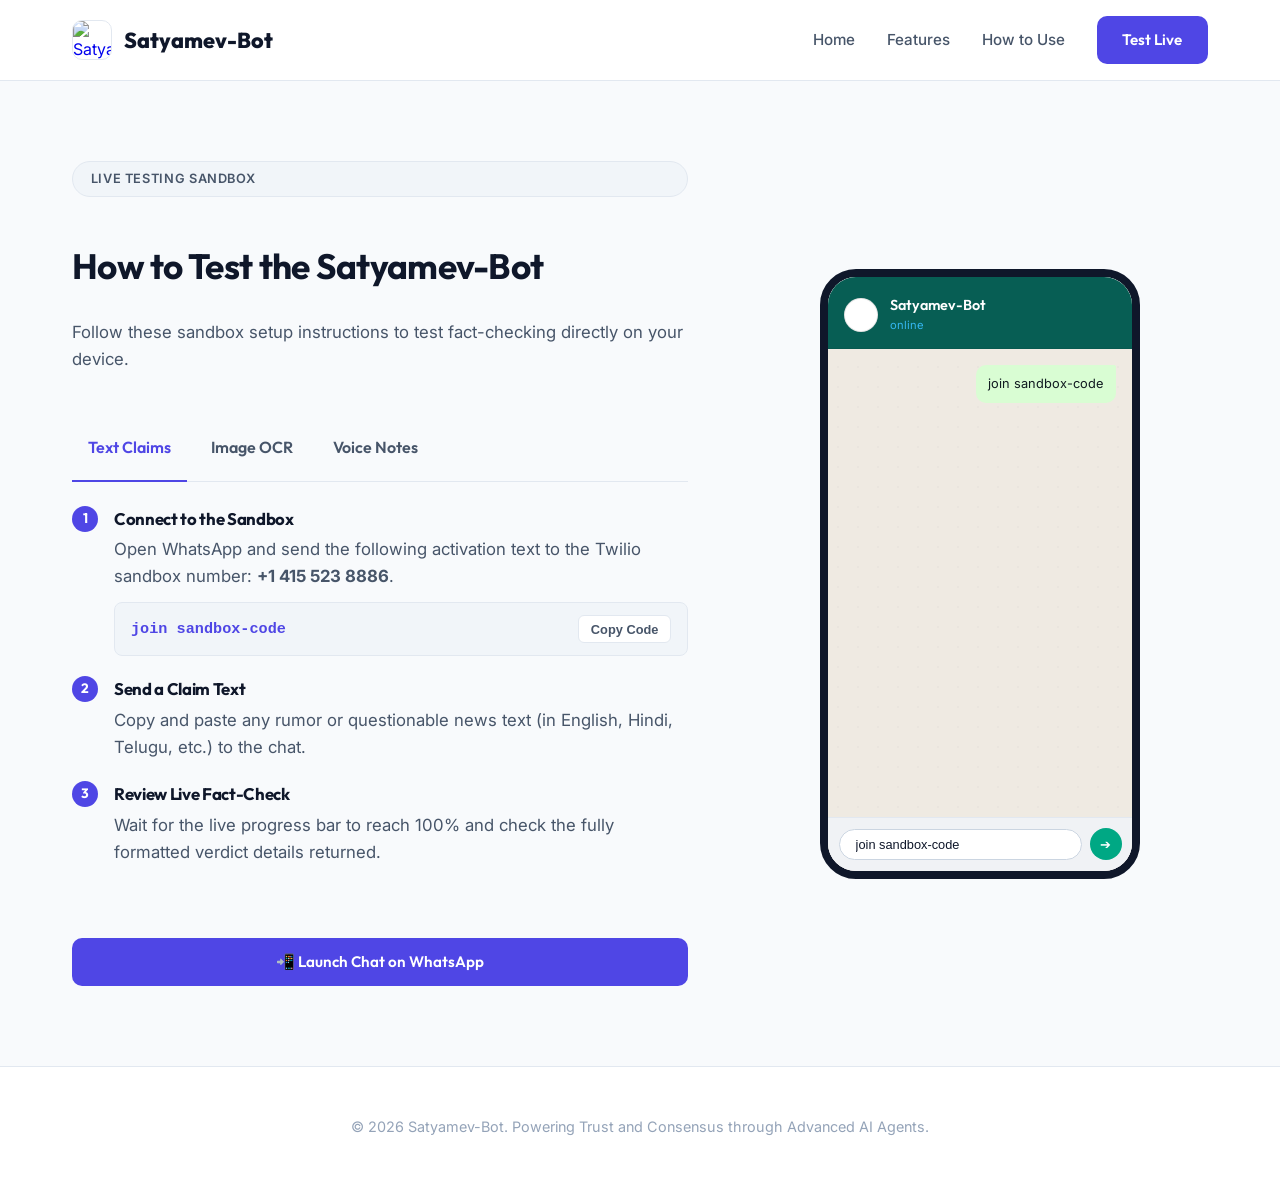
==== docs/test.html @ c4703b7a "feat(frontend): add minimalist light-theme landing and live testing instructions pages" ====
<!DOCTYPE html>
<html lang="en">
<head>
  <meta charset="UTF-8">
  <meta name="viewport" content="width=device-width, initial-scale=1.0">
  <title>Test Live | Satyamev-Bot Sandbox Instructions</title>
  <link rel="stylesheet" href="style.css">
</head>
<body>
  <div class="app-container">
    <div class="glow-blur-1"></div>
    <div class="glow-blur-2"></div>

    <!-- Sticky Glassmorphic Header -->
    <header class="header-glass">
      <nav class="nav-container">
        <a href="index.html" class="brand">
          <img src="assets/logo.png" alt="Satyamev-Bot Logo" class="brand-img" id="nav-logo">
          <span class="brand-text">Satyamev-Bot</span>
        </a>
        <ul class="nav-links">
          <li><a href="index.html" class="nav-item">Home</a></li>
          <li><a href="index.html#features" class="nav-item">Features</a></li>
          <li><a href="index.html#how-to-use" class="nav-item">How to Use</a></li>
          <li><a href="test.html" class="btn-primary active" id="btn-nav-test">Test Live</a></li>
        </ul>
      </nav>
    </header>

    <!-- Interactive Test Area Layout -->
    <main class="section-wrapper">
      <div class="test-layout">
        
        <!-- Left Side: Interactive Step-by-Step Instructions -->
        <div class="instruction-container">
          <span class="hero-tag">Live Testing Sandbox</span>
          <h2 style="font-size: 2.2rem; margin-bottom: 0.5rem;">How to Test the <span>Satyamev-Bot</span></h2>
          <p style="margin-bottom: 2rem;">Follow these sandbox setup instructions to test fact-checking directly on your device.</p>
          
          <!-- Tab Navigation -->
          <div class="tab-nav">
            <button class="tab-btn active" onclick="switchTab('text')">Text Claims</button>
            <button class="tab-btn" onclick="switchTab('image')">Image OCR</button>
            <button class="tab-btn" onclick="switchTab('audio')">Voice Notes</button>
          </div>

          <!-- Tab Content 1: Text -->
          <div id="tab-text" class="tab-content active">
            <ul class="instruction-step-list">
              <li class="instruction-step">
                <div class="step-badge">1</div>
                <div class="step-content">
                  <h4>Connect to the Sandbox</h4>
                  <p>Open WhatsApp and send the following activation text to the Twilio sandbox number: <strong>+1 415 523 8886</strong>.</p>
                  <div class="code-box">
                    <span class="code-text" id="code-sandbox-text">join sandbox-code</span>
                    <button class="copy-btn" onclick="copyText('code-sandbox-text')">Copy Code</button>
                  </div>
                </div>
              </li>
              <li class="instruction-step">
                <div class="step-badge">2</div>
                <div class="step-content">
                  <h4>Send a Claim Text</h4>
                  <p>Copy and paste any rumor or questionable news text (in English, Hindi, Telugu, etc.) to the chat.</p>
                </div>
              </li>
              <li class="instruction-step">
                <div class="step-badge">3</div>
                <div class="step-content">
                  <h4>Review Live Fact-Check</h4>
                  <p>Wait for the live progress bar to reach 100% and check the fully formatted verdict details returned.</p>
                </div>
              </li>
            </ul>
          </div>

          <!-- Tab Content 2: Image -->
          <div id="tab-image" class="tab-content">
            <ul class="instruction-step-list">
              <li class="instruction-step">
                <div class="step-badge">1</div>
                <div class="step-content">
                  <h4>Join the Session</h4>
                  <p>Send the sandbox keyword text to establish connection (skip if already joined).</p>
                </div>
              </li>
              <li class="instruction-step">
                <div class="step-badge">2</div>
                <div class="step-content">
                  <h4>Upload a Screenshot</h4>
                  <p>Send an image screenshot of a WhatsApp forward, social media post, or news card containing a claim.</p>
                </div>
              </li>
              <li class="instruction-step">
                <div class="step-badge">3</div>
                <div class="step-content">
                  <h4>OCR Text Extraction</h4>
                  <p>The backend automatically runs Gemini Vision/OCR to extract the text content and verifies it against active news engines.</p>
                </div>
              </li>
            </ul>
          </div>

          <!-- Tab Content 3: Audio -->
          <div id="tab-audio" class="tab-content">
            <ul class="instruction-step-list">
              <li class="instruction-step">
                <div class="step-badge">1</div>
                <div class="step-content">
                  <h4>Connect to Sandbox</h4>
                  <p>Verify you are connected to the Twilio Sandbox session by sending the join code.</p>
                </div>
              </li>
              <li class="instruction-step">
                <div class="step-badge">2</div>
                <div class="step-content">
                  <h4>Record or Send a Voice Note</h4>
                  <p>Record a spoken claim on WhatsApp or send an audio file (e.g. .mp3, .ogg, .wav) in any of the 9 supported regional languages.</p>
                </div>
              </li>
              <li class="instruction-step">
                <div class="step-badge">3</div>
                <div class="step-content">
                  <h4>Automated Audio Transcription</h4>
                  <p>The bot transcribes the speech to text using Groq Whisper, determines the native language, and processes the fact-check.</p>
                </div>
              </li>
            </ul>
          </div>

          <!-- Direct Deep Link Button -->
          <div style="margin-top: 3rem;">
            <a href="https://wa.me/14155238886?text=join%20sandbox-code" class="btn-primary" style="display: flex; justify-content: center; width: 100%;" id="whatsapp-direct-link" target="_blank">
              📲 Launch Chat on WhatsApp
            </a>
          </div>
        </div>

        <!-- Right Side: Animated Smartphone Mockup Chat Simulator -->
        <div>
          <div class="phone-mockup">
            <div class="phone-screen">
              <div class="phone-header">
                <div class="phone-avatar"></div>
                <div class="phone-user-info">
                  <span class="phone-username">Satyamev-Bot</span>
                  <span class="phone-status" id="chat-bot-status">online</span>
                </div>
              </div>
              
              <!-- Chat Bubble Log Container -->
              <div class="phone-body" id="chat-log">
                <!-- Dynamically populated by app.js -->
              </div>
              
              <div class="phone-footer">
                <input type="text" class="phone-input" placeholder="Enter claim here..." disabled id="chat-input-field">
                <button class="phone-send-btn">➔</button>
              </div>
            </div>
          </div>
        </div>

      </div>
    </main>

    <!-- Footer -->
    <footer class="footer-wrap">
      <p class="footer-text">&copy; 2026 Satyamev-Bot. Powering Trust and Consensus through Advanced AI Agents.</p>
    </footer>
  </div>

  <script src="app.js"></script>
</body>
</html>
---- docs/style.css ----
/* ==========================================================================
   SATYAMEV-BOT BRAND DESIGN SYSTEM & DESIGN STYLES (MINIMALIST LIGHT THEME)
   ========================================================================== */

/* Imports */
@import url('https://fonts.googleapis.com/css2?family=Inter:wght@300;400;500;600&family=Outfit:wght@400;500;600;700;800&display=swap');

/* Color Variables & Styling Tokens */
:root {
  --bg-main: #f8fafc;
  --bg-surface: #ffffff;
  --bg-card: #ffffff;
  
  --border-color: #e2e8f0;
  
  --text-primary: #0f172a;
  --text-secondary: #475569;
  --text-muted: #94a3b8;
  
  /* Solid Brand Accents */
  --accent-primary: #4f46e5;     /* Indigo */
  --accent-primary-hover: #4338ca;
  --accent-secondary: #0284c7;   /* Sky Blue */
  --accent-success: #0d9488;     /* Teal */
  --accent-danger: #e11d48;      /* Rose */
  --accent-warning: #ea580c;     /* Orange */
  
  --font-title: 'Outfit', sans-serif;
  --font-body: 'Inter', sans-serif;
  
  --transition-smooth: all 0.25s cubic-bezier(0.4, 0, 0.2, 1);
}

/* Global Reset */
* {
  box-sizing: border-box;
  margin: 0;
  padding: 0;
}

html, body {
  background-color: var(--bg-main);
  color: var(--text-primary);
  font-family: var(--font-body);
  -webkit-font-smoothing: antialiased;
  line-height: 1.6;
  overflow-x: hidden;
  scroll-behavior: smooth;
}

/* Base Layout Container */
.app-container {
  min-height: 100vh;
  position: relative;
  background-color: var(--bg-main);
}

/* Remove glow blur elements for minimal flat theme */
.glow-blur-1, .glow-blur-2 {
  display: none !important;
}

/* Typography styling */
h1, h2, h3, h4 {
  font-family: var(--font-title);
  font-weight: 700;
  letter-spacing: -0.02em;
  color: var(--text-primary);
}

h2 {
  font-size: 2.5rem;
  line-height: 1.2;
}

p {
  color: var(--text-secondary);
  font-size: 1.05rem;
}

/* Header & Nav */
.header-glass {
  position: sticky;
  top: 0;
  z-index: 100;
  background: rgba(255, 255, 255, 0.9);
  backdrop-filter: blur(8px);
  -webkit-backdrop-filter: blur(8px);
  border-bottom: 1px solid var(--border-color);
  transition: var(--transition-smooth);
}

.nav-container {
  max-width: 1200px;
  margin: 0 auto;
  padding: 1rem 2rem;
  display: flex;
  justify-content: space-between;
  align-items: center;
}

.brand {
  display: flex;
  align-items: center;
  gap: 0.75rem;
  text-decoration: none;
}

.brand-img {
  width: 40px;
  height: 40px;
  border-radius: 10px;
  object-fit: cover;
  border: 1px solid var(--border-color);
}

.brand-text {
  font-size: 1.35rem;
  font-family: var(--font-title);
  font-weight: 800;
  color: var(--text-primary);
}

.nav-links {
  display: flex;
  align-items: center;
  gap: 2rem;
  list-style: none;
}

.nav-item {
  color: var(--text-secondary);
  text-decoration: none;
  font-weight: 500;
  font-size: 0.95rem;
  transition: var(--transition-smooth);
  position: relative;
}

.nav-item:hover {
  color: var(--accent-primary);
}

.nav-item::after {
  content: '';
  position: absolute;
  bottom: -4px;
  left: 0;
  width: 0;
  height: 2px;
  background: var(--accent-primary);
  transition: var(--transition-smooth);
}

.nav-item:hover::after {
  width: 100%;
}

/* Buttons */
.btn-primary {
  background: var(--accent-primary);
  color: #fff;
  border: none;
  padding: 0.75rem 1.6rem;
  border-radius: 10px;
  font-family: var(--font-title);
  font-weight: 600;
  font-size: 0.95rem;
  cursor: pointer;
  display: inline-flex;
  align-items: center;
  gap: 0.5rem;
  text-decoration: none;
  transition: var(--transition-smooth);
}

.btn-primary:hover {
  background: var(--accent-primary-hover);
}

.btn-outline {
  background: transparent;
  color: var(--text-primary);
  border: 1px solid #cbd5e1;
  padding: 0.75rem 1.6rem;
  border-radius: 10px;
  font-family: var(--font-title);
  font-weight: 600;
  font-size: 0.95rem;
  cursor: pointer;
  display: inline-flex;
  align-items: center;
  gap: 0.5rem;
  text-decoration: none;
  transition: var(--transition-smooth);
}

.btn-outline:hover {
  border-color: var(--accent-primary);
  background: rgba(79, 70, 229, 0.04);
}

/* Sections */
.section-wrapper {
  max-width: 1200px;
  margin: 0 auto;
  padding: 5rem 2rem;
  position: relative;
  z-index: 10;
}

/* Hero Section */
.hero-content {
  text-align: center;
  max-width: 800px;
  margin: 0 auto;
}

.hero-tag {
  background: #f1f5f9;
  color: var(--text-secondary);
  padding: 0.4rem 1.1rem;
  border-radius: 99px;
  font-size: 0.8rem;
  font-weight: 600;
  text-transform: uppercase;
  letter-spacing: 0.05em;
  display: inline-block;
  margin-bottom: 1.5rem;
  border: 1px solid var(--border-color);
}

.hero-title {
  font-size: 3.8rem;
  line-height: 1.15;
  margin-bottom: 1.5rem;
  color: var(--text-primary);
}

.hero-title span {
  color: var(--accent-primary);
}

.hero-desc {
  font-size: 1.2rem;
  line-height: 1.6;
  margin-bottom: 2.5rem;
  color: var(--text-secondary);
}

.hero-actions {
  display: flex;
  justify-content: center;
  gap: 1rem;
}

/* Features Section */
.section-header {
  text-align: center;
  max-width: 600px;
  margin: 0 auto 3.5rem auto;
}

.section-header h2 span {
  color: var(--accent-primary);
}

.section-header p {
  margin-top: 0.75rem;
}

.features-grid {
  display: grid;
  grid-template-columns: repeat(auto-fit, minmax(320px, 1fr));
  gap: 2rem;
}

.feature-card {
  background: var(--bg-card);
  border: 1px solid var(--border-color);
  border-radius: 16px;
  padding: 2.5rem;
  transition: var(--transition-smooth);
  position: relative;
  overflow: hidden;
}

.feature-card:hover {
  border-color: var(--accent-primary);
}

.feature-icon {
  width: 50px;
  height: 50px;
  border-radius: 12px;
  background: #f1f5f9;
  display: flex;
  align-items: center;
  justify-content: center;
  color: var(--accent-primary);
  font-size: 1.4rem;
  margin-bottom: 1.5rem;
  border: 1px solid var(--border-color);
  transition: var(--transition-smooth);
}

.feature-card:hover .feature-icon {
  background: var(--accent-primary);
  color: #fff;
}

.feature-title {
  font-size: 1.3rem;
  margin-bottom: 0.75rem;
  color: var(--text-primary);
}

/* How to Use Summary */
.use-summary {
  background: var(--bg-surface);
  border: 1px solid var(--border-color);
  border-radius: 20px;
  padding: 3.5rem;
  margin-top: 4rem;
}

.summary-grid {
  display: grid;
  grid-template-columns: repeat(auto-fit, minmax(250px, 1fr));
  gap: 2.5rem;
  margin-top: 3rem;
}

.summary-step {
  text-align: center;
}

.step-num {
  font-family: var(--font-title);
  font-weight: 800;
  font-size: 2rem;
  color: var(--accent-primary);
  margin-bottom: 0.5rem;
}

.step-title {
  font-size: 1.15rem;
  margin-bottom: 0.5rem;
  color: var(--text-primary);
}

.step-desc {
  font-size: 0.95rem;
}

/* Test Page Layout */
.test-layout {
  display: grid;
  grid-template-columns: 1.15fr 0.85fr;
  gap: 4rem;
  align-items: center;
}

@media (max-width: 968px) {
  .test-layout {
    grid-template-columns: 1fr;
    gap: 3rem;
  }
}

/* Instructions Widget */
.instruction-container {
  display: flex;
  flex-direction: column;
  gap: 1.5rem;
}

.tab-nav {
  display: flex;
  gap: 0.5rem;
  border-bottom: 1px solid var(--border-color);
  padding-bottom: 1rem;
}

.tab-btn {
  background: transparent;
  border: none;
  color: var(--text-secondary);
  font-family: var(--font-title);
  font-size: 1rem;
  font-weight: 600;
  padding: 0.5rem 1rem;
  cursor: pointer;
  transition: var(--transition-smooth);
  position: relative;
}

.tab-btn.active {
  color: var(--accent-primary);
}

.tab-btn.active::after {
  content: '';
  position: absolute;
  bottom: -1.1rem;
  left: 0;
  width: 100%;
  height: 2px;
  background: var(--accent-primary);
}

.tab-content {
  display: none;
  animation: fadeIn 0.3s ease-out forwards;
}

.tab-content.active {
  display: block;
}

.instruction-step-list {
  list-style: none;
  display: flex;
  flex-direction: column;
  gap: 1.25rem;
}

.instruction-step {
  display: flex;
  gap: 1rem;
  align-items: flex-start;
}

.step-badge {
  width: 26px;
  height: 26px;
  border-radius: 50%;
  background: var(--accent-primary);
  color: #fff;
  display: flex;
  align-items: center;
  justify-content: center;
  font-family: var(--font-title);
  font-weight: 700;
  font-size: 0.85rem;
  flex-shrink: 0;
}

.step-content h4 {
  font-size: 1.05rem;
  margin-bottom: 0.25rem;
  color: var(--text-primary);
}

.code-box {
  background: #f1f5f9;
  border: 1px solid var(--border-color);
  border-radius: 8px;
  padding: 0.75rem 1rem;
  display: flex;
  justify-content: space-between;
  align-items: center;
  margin-top: 0.75rem;
}

.code-text {
  font-family: monospace;
  color: var(--accent-primary);
  font-size: 0.95rem;
  font-weight: 600;
}

.copy-btn {
  background: #ffffff;
  border: 1px solid var(--border-color);
  color: var(--text-secondary);
  padding: 0.35rem 0.75rem;
  border-radius: 6px;
  font-size: 0.8rem;
  font-weight: 600;
  cursor: pointer;
  transition: var(--transition-smooth);
}

.copy-btn:hover {
  background: var(--accent-primary);
  color: #fff;
  border-color: var(--accent-primary);
}

/* Smartphone Mockup (Clean Flat Light Mode) */
.phone-mockup {
  width: 320px;
  height: 610px;
  background: #ffffff;
  border-radius: 36px;
  border: 8px solid #0f172a;
  margin: 0 auto;
  position: relative;
  overflow: hidden;
  display: flex;
  flex-direction: column;
}

.phone-screen {
  flex: 1;
  background-color: #efeae2; /* WhatsApp light mode bg */
  background-image: radial-gradient(rgba(0,0,0,0.02) 1px, transparent 0);
  background-size: 20px 20px;
  display: flex;
  flex-direction: column;
  overflow: hidden;
  position: relative;
}

.phone-header {
  background: #075e54; /* WhatsApp classic green */
  padding: 1.1rem 1rem 0.8rem 1rem;
  display: flex;
  align-items: center;
  gap: 0.75rem;
  border-bottom: 1px solid rgba(0, 0, 0, 0.05);
}

.phone-avatar {
  width: 34px;
  height: 34px;
  border-radius: 50%;
  background: #ffffff;
  border: 1px solid rgba(0, 0, 0, 0.1);
}

.phone-user-info {
  display: flex;
  flex-direction: column;
}

.phone-username {
  font-family: var(--font-title);
  font-size: 0.9rem;
  font-weight: 600;
  color: #ffffff;
}

.phone-status {
  font-size: 0.7rem;
  color: #34b7f1; /* Light sky blue indicator */
}

.phone-body {
  flex: 1;
  padding: 1rem;
  display: flex;
  flex-direction: column;
  gap: 0.75rem;
  overflow-y: auto;
}

/* Chat Bubbles */
.chat-bubble {
  max-width: 85%;
  padding: 0.6rem 0.8rem;
  border-radius: 10px;
  font-size: 0.8rem;
  line-height: 1.45;
  position: relative;
  animation: slideIn 0.25s ease-out forwards;
}

.bubble-sent {
  align-self: flex-end;
  background: #d9fdd3; /* WhatsApp light green sent bubble */
  color: #111b21;
  border-top-right-radius: 2px;
}

.bubble-received {
  align-self: flex-start;
  background: #ffffff;
  color: #111b21;
  border-top-left-radius: 2px;
  border: 1px solid rgba(0, 0, 0, 0.04);
}

.bubble-progress {
  align-self: flex-start;
  background: #ffffff;
  color: #111b21;
  border-top-left-radius: 2px;
  font-family: monospace;
  border: 1px solid rgba(0, 0, 0, 0.04);
}

.phone-footer {
  background: #f0f2f5;
  padding: 0.65rem;
  display: flex;
  align-items: center;
  gap: 0.5rem;
  border-top: 1px solid #e2e8f0;
}

.phone-input {
  flex: 1;
  background: #ffffff;
  border: 1px solid #cbd5e1;
  border-radius: 20px;
  padding: 0.45rem 1rem;
  color: #0f172a;
  font-size: 0.8rem;
}

.phone-send-btn {
  width: 32px;
  height: 32px;
  border-radius: 50%;
  background: #00a884;
  border: none;
  display: flex;
  align-items: center;
  justify-content: center;
  color: #ffffff;
  font-size: 0.8rem;
  cursor: pointer;
}

/* Footer Section */
.footer-wrap {
  border-top: 1px solid var(--border-color);
  padding: 3rem 2rem;
  text-align: center;
  background-color: #ffffff;
}

.footer-text {
  font-size: 0.9rem;
  color: var(--text-muted);
}

/* Animations */
@keyframes fadeIn {
  from { opacity: 0; transform: translateY(8px); }
  to { opacity: 1; transform: translateY(0); }
}

@keyframes slideIn {
  from { opacity: 0; transform: translateY(10px); }
  to { opacity: 1; transform: translateY(0); }
}

.fade-in-element {
  opacity: 0;
  transform: translateY(15px);
  transition: opacity 0.6s ease-out, transform 0.6s ease-out;
}

.fade-in-element.visible {
  opacity: 1;
  transform: translateY(0);
}
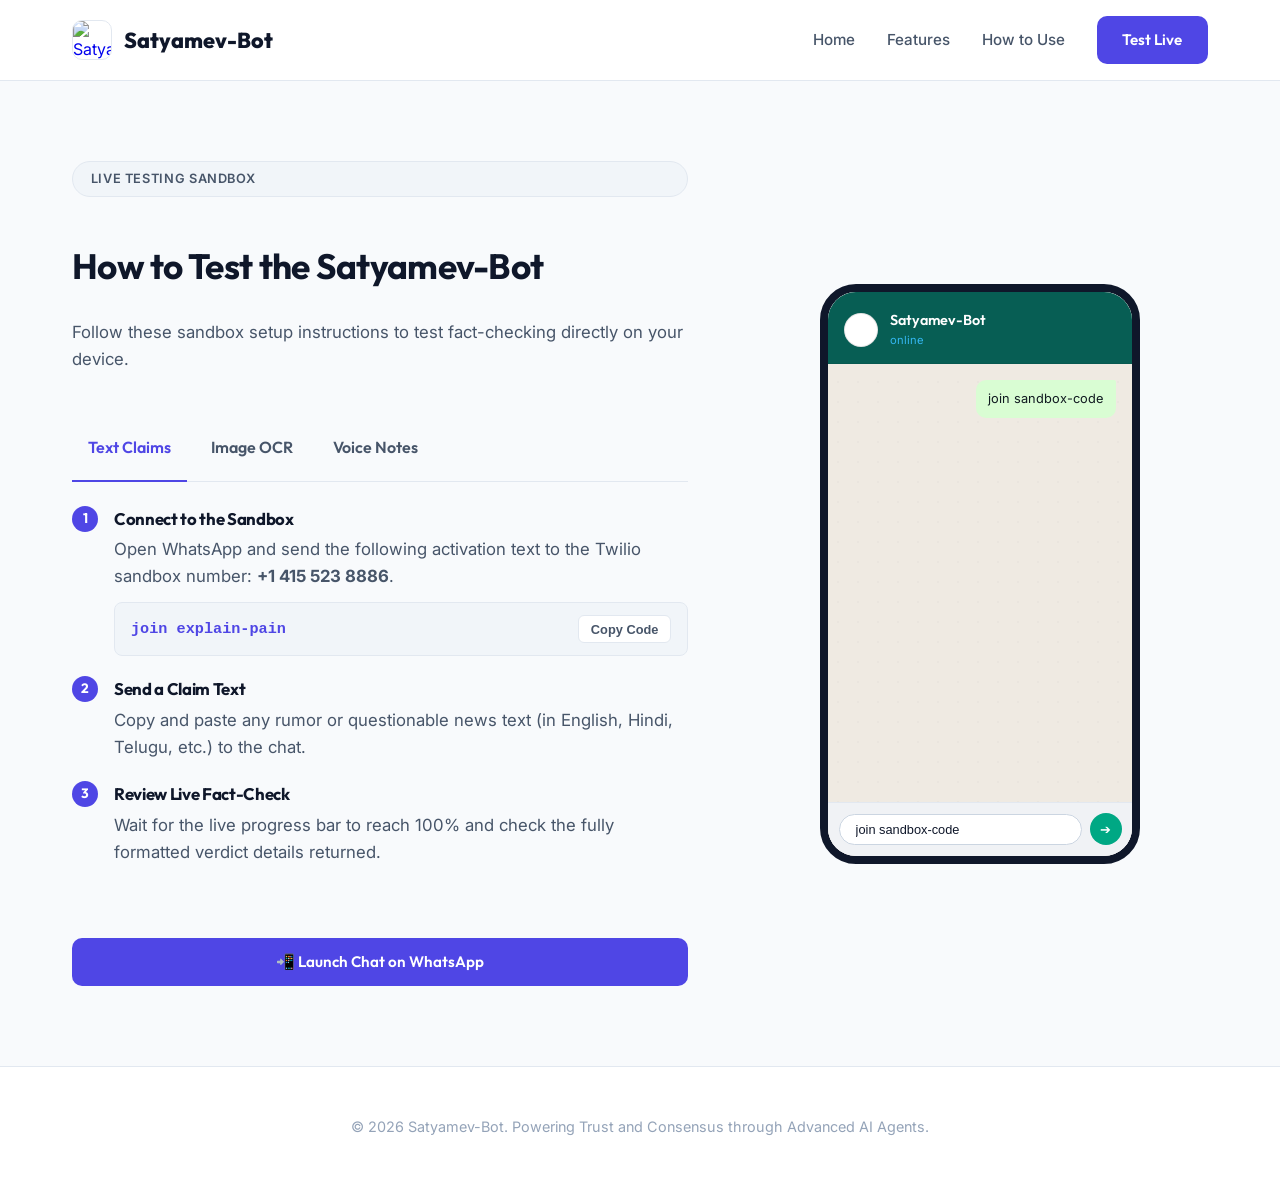
==== commit 8e2fea8d: "style(frontend): improve mobile/tablet responsiveness and incorporate user text edits" ====
--- a/docs/test.html
+++ b/docs/test.html
@@ -53,7 +53,7 @@
                   <h4>Connect to the Sandbox</h4>
                   <p>Open WhatsApp and send the following activation text to the Twilio sandbox number: <strong>+1 415 523 8886</strong>.</p>
                   <div class="code-box">
-                    <span class="code-text" id="code-sandbox-text">join sandbox-code</span>
+                    <span class="code-text" id="code-sandbox-text">join explain-pain</span>
                     <button class="copy-btn" onclick="copyText('code-sandbox-text')">Copy Code</button>
                   </div>
                 </div>
@@ -131,7 +131,7 @@
 
           <!-- Direct Deep Link Button -->
           <div style="margin-top: 3rem;">
-            <a href="https://wa.me/14155238886?text=join%20sandbox-code" class="btn-primary" style="display: flex; justify-content: center; width: 100%;" id="whatsapp-direct-link" target="_blank">
+            <a href="https://wa.me/14155238886?text=join%20explain-pain" class="btn-primary" style="display: flex; justify-content: center; width: 100%;" id="whatsapp-direct-link" target="_blank">
               📲 Launch Chat on WhatsApp
             </a>
           </div>
--- a/docs/style.css
+++ b/docs/style.css
@@ -361,13 +361,6 @@
   align-items: center;
 }
 
-@media (max-width: 968px) {
-  .test-layout {
-    grid-template-columns: 1fr;
-    gap: 3rem;
-  }
-}
-
 /* Instructions Widget */
 .instruction-container {
   display: flex;
@@ -491,7 +484,8 @@
 /* Smartphone Mockup (Clean Flat Light Mode) */
 .phone-mockup {
   width: 320px;
-  height: 610px;
+  max-width: 100%;
+  height: 580px;
   background: #ffffff;
   border-radius: 36px;
   border: 8px solid #0f172a;
@@ -658,3 +652,105 @@
   opacity: 1;
   transform: translateY(0);
 }
+
+/* Responsive Media Queries */
+@media (max-width: 968px) {
+  .test-layout {
+    grid-template-columns: 1fr;
+    gap: 3rem;
+  }
+}
+
+@media (max-width: 768px) {
+  .nav-container {
+    padding: 0.75rem 1rem;
+  }
+  
+  .nav-links li:not(:last-child) {
+    display: none; /* Hide navigation links, keep only 'Test Live' button on mobile */
+  }
+  
+  .brand-text {
+    font-size: 1.15rem;
+  }
+  
+  .hero-title {
+    font-size: 2.2rem;
+    line-height: 1.2;
+  }
+  
+  .hero-desc {
+    font-size: 1.05rem;
+    margin-bottom: 2rem;
+  }
+  
+  .hero-actions {
+    flex-direction: column;
+    gap: 0.75rem;
+    align-items: stretch;
+  }
+  
+  .hero-actions .btn-primary,
+  .hero-actions .btn-outline {
+    justify-content: center;
+    width: 100%;
+  }
+  
+  .section-wrapper {
+    padding: 3rem 1.25rem;
+  }
+  
+  .features-grid {
+    grid-template-columns: 1fr;
+    gap: 1.5rem;
+  }
+  
+  .feature-card {
+    padding: 2rem 1.5rem;
+  }
+  
+  .use-summary {
+    padding: 2rem 1.25rem;
+    margin-top: 2.5rem;
+  }
+  
+  .summary-grid {
+    grid-template-columns: 1fr;
+    gap: 2rem;
+    margin-top: 1.5rem;
+  }
+  
+  .tab-nav {
+    gap: 0.25rem;
+    overflow-x: auto;
+    white-space: nowrap;
+    padding-bottom: 0.5rem;
+    -webkit-overflow-scrolling: touch;
+  }
+  
+  .tab-btn {
+    font-size: 0.9rem;
+    padding: 0.4rem 0.75rem;
+  }
+  
+  .code-box {
+    flex-direction: column;
+    gap: 0.5rem;
+    align-items: stretch;
+    text-align: center;
+  }
+  
+  .copy-btn {
+    width: 100%;
+  }
+}
+
+@media (max-width: 480px) {
+  .hero-title {
+    font-size: 1.9rem;
+  }
+  .phone-mockup {
+    height: 520px;
+  }
+}
+
